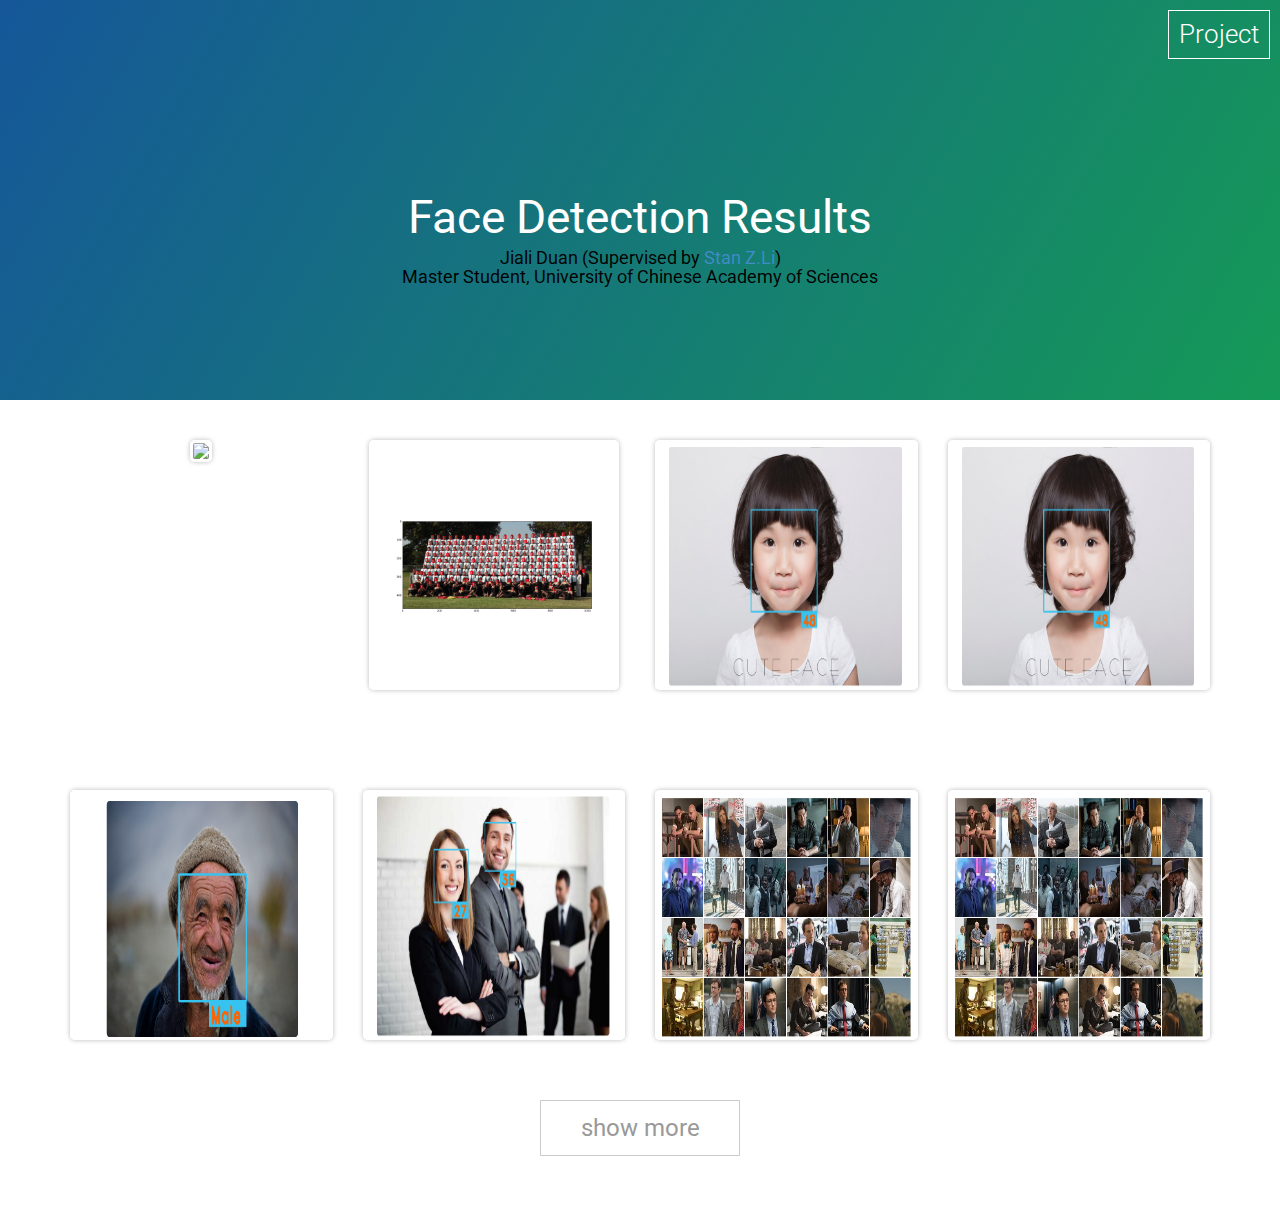
==== face_detect.html @ d524e07b "face" ====
<!DOCTYPE html>
<html>

  <head>
    <meta charset='utf-8'>
    <meta http-equiv="X-UA-Compatible" content="chrome=1">
    <meta name="description" content="Duanjiali.GitHub.io : Face Detection Page">
    <link href="css/bootstrap.min.css" rel="stylesheet" media="screen">
    <link href="style.css" rel="stylesheet">
    <link href='http://fonts.googleapis.com/css?family=Roboto:400,300,500' rel='stylesheet' type='text/css'>
    <link href='stylesheets/github-light.css' rel='stylesheet' type='text/css'>
    <link href='stylesheets/sytlesheet.css' rel='stylesheet' type='text/css'>
    <script src="js/jquery-1.11.1.min.js"></script>
    <title>Face Detection</title>
  </head>

  <body>

    <!-- HEADER -->
<div id="header" class="bg1">
  <div id="topnav">
    <ul>
      <li><a href="https://davidsonic.github.io/Project/">Project</a></li>
    </ul>
  </div>
  <div id="headerblob">
    <div id="headertext">
      <div id="headername">Face Detection Results</div>
      <div id="htdesc">Jiali Duan (Supervised by <a href="http://www.cbsr.ia.ac.cn/users/szli/">Stan Z.Li</a>)</div>
      <div id="htdesc">Master Student, University of Chinese Academy of Sciences</div>
    </div>
  </div>
</div>

<div class="container">

   <div class="row">
       <div class="col-md-3"> 
           <div class="pp">
                <img src="images/test_images/1_1.png" class="imgb">
           </div>
       </div>

       <div class="col-md-3"> 
           <div class="pp">
                <img src="images/test_images/1.png" class="imgb">
           </div>
       </div>

       <div class="col-md-3"> 
           <div class="pp">
              <a href="http://159.226.21.92/caffe_app/smile/">
                <img src="images/smile.png" class="imgb">
              </a>
           </div>
       </div>

       <div class="col-md-3"> 
           <div class="pp">
              <a href="http://159.226.21.92/caffe_app/smile/">
                <img src="images/smile.png" class="imgb">
              </a>
           </div>
       </div>

  </div>  
  <br><br>


     <div class="row">

       <div class="col-md-3"> 
           <div class="pp">
              <a href="http://159.226.21.92/caffe_app/gender">
                <img src="images/gender.png" class="imgb">
              </a>
           </div>
       </div>

       <div class="col-md-3"> 
           <div class="pp">
              <a href="http://159.226.21.92/caffe_app/age">
                <img src="images/age.png" class="imgb">
              </a>
           </div>
       </div>

       <div class="col-md-3"> 
           <div class="pp">
              <a href="">
                <img src="images/spider.png" class="imgb">
              </a>
           </div>
       </div>

       <div class="col-md-3"> 
           <div class="pp">
              <a href="">
                <img src="images/spider.png" class="imgb">
              </a>
           </div>
       </div>

     </div> 


     <div class="showmore" id="showmorepubs">
       show more
       </div>

    <div id="morepubs">

     <div class="row">

       <div class="col-md-4"> 
           <div class="pp">
              <a href="http://159.226.21.92/labelling/">
                <img src="images/labelling.png" class="imgb">
              </a>
           </div>
       </div>

       <div class="col-md-4"> 
           <div class="pp">
              <a href="">
                <img src="images/video_recognition.png" class="imgb">
              </a>
           </div>
       </div>

       <div class="col-md-4"> 
           <div class="pp">
              <a href="https://davidsonic.github.io/Project/face_detect.html">
                <img src="images/face-detection.png" class="imgb">
              </a>
           </div>
       </div>

     </div> 


     <div class="row">

       <div class="col-md-4"> 
           <div class="pp">
              <a href="http://159.226.21.92/porn/">
                <img src="images/porn.png" class="imgb">
              </a>
           </div>
           <div class="ppt">Porn/Non-porn Classification</div>
           <div class="ppd">Thanks to the representation ability of CNN, the accuracy of image classification task is greatly enhanced. This demo is a simulation of Yahoo porn/non-porn classification engine.</div>
       </div>

       <div class="col-md-4"> 
           <div class="pp">
              <a href="">
                <img src="images/face-antispoofing.png" class="imgb">
              </a>
           </div>
           <div class="ppt">Face Antispoofing</div>
           <div class="ppd">Face liveness detection alias antispoofing is an important application of deep learning for online registration, especially to banks, stock company etc. It mainly consists of face detection and facial landmark detection module, followed by face recognition. This is an android implementation of face-antispoofing function.</div>
       </div>

       <div class="col-md-4"> 
           <div class="pp">
              <a href="">
                <img src="images/style-transfer.png" class="imgb">
              </a>
           </div>
           <div class="ppt">Style Transfer</div>
           <div class="ppd">The paper "A Neural Algorithm of Artistic Style" has aroused great interests among young researchers and young girls alike! Recently, I have seen that a lot of applications had updated their apps with this new fucntion. So I also implemented one myself for fun!</div>
       </div>

     </div> 

    </div>
</div> 


  <!--place js at the end-->
  <script src="js/bootstrap.min.js"></script>
  <script>

  //
  var more_projects_shown = false;
$(document).ready(function() {
  $("#showmoreprojects").click(function() {
    if(!more_projects_shown) {
      $("#moreprojects").slideDown('fast', function() {
        $("#showmoreprojects").text('hide');
      });
      more_projects_shown = true;
    } else {
      $("#moreprojects").slideUp('fast', function() {
        $("#showmoreprojects").text('show more');
      });
      more_projects_shown = false;
    }
  });

  var more_pubs_shown = false;
  $("#showmorepubs").click(function() {
    if(!more_pubs_shown) {
      $("#morepubs").slideDown('fast', function() {
        $("#showmorepubs").text('hide');
      });
      more_pubs_shown = true;
    } else {
      $("#morepubs").slideUp('fast', function() {
        $("#showmorepubs").text('show more');
      });
      more_pubs_shown = false;
    }
  });

});

  //
  </script>
  </body>
</html>
---- style.css ----
html, body {
  height: 100%;
  font-family: 'Roboto', sans-serif;
  color: #444;
}
#header {
  width: 100%;
  height: 400px;
  font-weight: 300;
  color: white;
  margin-bottom: 40px;
}

.bg1 {
  padding:2rem 1rem;
  background-color:#159957;
  background-image: linear-gradient(120deg,#155799,#159957);
}
.bg2 {
  background-color: #299DB6;
}
#headerblob {
  text-align:center;
  margin-left:auto;
  margin-right:auto;
  margin-top: 165px;
}
#headertext {
  font-size: 26px;
  font-weight: 400;
}
.imgme {
  border: 3px solid white;
  /* box-shadow: #AAA 0px 0px 4px 0px; */
  float: left;
}
#headername {
  font-size: 46px;
  font-weight: 400;
  color:white;
}
#htname {
  font-size: 46px;
  font-weight: 400;
  color:black;
}
#htdesc {
  font-size: 18px;
  font-weight: 380;
  margin-top: -6px;
  color:black;
}
#htem {
  font-size: 14px;
  font-weight: 380;
  color:black;
}
@media (max-width: 768px) {
  #headerblob {
    text-align: center;
    position: absolute;
    top: 100px;
    left: 0;
    width: 100%;

  }
  .imgme {
    float: none;
  }
  #headertext {
    margin: 20px 0;
  }
  #htname {
    font-size: 28px;
  }
  #htdesc {
    font-size: 16px;
  }
}
#topnav {
  position: absolute;
  top: 0;
  right: 0;
  padding: 5px 10px 5px 10px;
  margin: 10px;
  border: 1px solid #FFF;
}
#topnav a {
  color: white;
}
#topnav a:hover {
  text-decoration: none;
}
ul {
  list-style: none;
  margin: 0;
  padding: 0;
}
li {
  display: inline;
}
#topnav ul {
  font-size: 26px;
}
.svgico {
  display: inline-block;
}
#timeline {
  font-size: 20px;
  font-weight: 300;
}
@media (min-width: 768px) {
  .timelineitem:nth-child(odd) {
    margin-left: 50%;
    border-left: 5px solid #333;
    text-align: left;
  }
  .timelineitem:nth-child(even) {
    margin-right: 50%;
    margin-left: 5px;
    border-right: 5px solid #333;
    text-align: right;
  }
  .timelineitem {
    width: 50%;
    position: relative;
    padding: 0px 10px 0px 10px;
  }
  .timelineitem:nth-child(odd):before {
   left: -8px;
  }
  .timelineitem:nth-child(even):before {
    right: -8px;
  }
}

.timelineitem:before {
  width: 11px;
  height: 11px;
  background: #333;
  content: "";
  display: block;
  position: absolute;
  top: 0;
  border-radius: 5px;
}

@media (max-width: 767px) {
  .timelineitem {
    border-left: 5px solid #333;
    text-align: left;
    margin-left: 10px;
    padding: 5px;
    position: relative;
  }
  .timelineitem:before {
    left: -8px;
  }
}

.tdate {
  font-size: 18px;
  font-weight: 400;
  margin-bottom: -5px;
  color: rgb(132,0,0);
}
.ttitle {
  font-size: 20px;
  font-weight: 400;
}
.tdesc {
  font-size: 18px;
  font-weight: 300;
}
@media (max-width: 768px) {
  .tdate {
    font-size: 16px;
  }
  .ttitle {
    font-size: 16px;
  }
  .tdesc {
    font-size: 16px;
  }
}
.thigh {
  color: #070;
}
.quote {
  color: #777;
  text-align: center;
  font-style: italic;
  font-weight: 300;
  padding: 90px 0 50px;
}
.quote blockquote {
  font-size: 28px;
}
h2 {
  text-align: center;
  font-weight: 300;
  font-size: 50px;
  padding: 30px 0px 40px;
}
#sitefooter {
  height: 300px;
  margin-top: 200px;
  background-color: #F1F3F4;
}
hr.soft {
  border: 0;
  height: 1px;
  background-image: -webkit-linear-gradient(left, rgba(0,0,0,0), rgba(0,0,0,0.75), rgba(0,0,0,0)); 
  background-image:    -moz-linear-gradient(left, rgba(0,0,0,0), rgba(0,0,0,0.75), rgba(0,0,0,0)); 
  background-image:     -ms-linear-gradient(left, rgba(0,0,0,0), rgba(0,0,0,0.75), rgba(0,0,0,0)); 
  background-image:      -o-linear-gradient(left, rgba(0,0,0,0), rgba(0,0,0,0.75), rgba(0,0,0,0)); 
  padding: 0;
  margin: 0;
}
.pubt {
  font-size: 22px;
  font-weight:400;
  color: #000;
}
@media (max-width: 768px) {
  .pubt {
    text-align: center;
    margin-top: 10px;
    margin-bottom: 10px;
  }
  .pubd {
    text-align: justify;
  }
}
.pubd {  
  font-size: 18px;
  font-weight: 300;
}
.pubimg {
  text-align: center;
}
.pubimg img {
  max-width: 100%;
}
.puba {
  font-size: 18px;
  color: #900;
}
.pubv {
  color: #090;
  font-size: 16px;
}
.publ {
  padding-top: 10px;
}
.publ li {
  border: 1px solid #CCC;
  padding: 5px;
  margin: 5px 2px;
  display: inline-block;
}
.pubwrap {
  padding-bottom: 20px;
  margin-bottom: 50px;
  border-bottom: 1px solid #DDD;
}
.pub {
}
.pp {
  text-align: center;
  margin-bottom: 60px;
}
.pp img {
  border: 3px solid #FFF;
  box-shadow: #BBB 0px 0px 5px 0px;
}
.imgb {
  max-width: 100%;
  height:250px;
  border-radius: 5px;
}
.imgsm {
  max-width: 100%;
  border-radius: 5px;
}
.ppt {
  font-size: 30px;
  font-weight: 300;
  color: #000;
  margin-top: 20px;
}
.ppd {
  font-size: 18px;
  text-align: justify;
  color: #444;
  font-weight: 300;
}
.pp blockquote {
  text-align: right;
}
#moreprojects {
  display: none;
}
#morepubs {
  display: none;
}
.showmore {
  border: 1px solid #CCC;
  padding: 10px;
  font-size: 24px;
  width: 200px;
  text-align: center;
  color: #999;
  margin: 0px auto;
  cursor: pointer;
  margin-bottom: 50px;
}
.showmore:hover {
  color: #333;
}

.miscitem {
  margin: 10px 0px 60px;
}
.miscimg img {
  height: 50px;
  float: left;
  margin-right: 10px;
  margin-top: -10px;
}
.colorrect {
  width: 50px;
  height: 50px;
  float: left;
  margin-right: 10px;
  margin-top: -10px;
  background-color: #444;
}
.miscd {
  font-size: 18px;
  font-weight: 300;
}

.umisc {
  font-size: 16px;
  font-weight: 300;
  color: #555;
}
.ctr {
  text-align: center;
  margin-bottom: 40px;
}
.hht {
  font-size: 20px;
  margin-bottom: 20px;
  font-weight: 300;
}
.ts {
  font-size: 20px;
  margin-bottom: 5px;
  font-weight: 300;
}
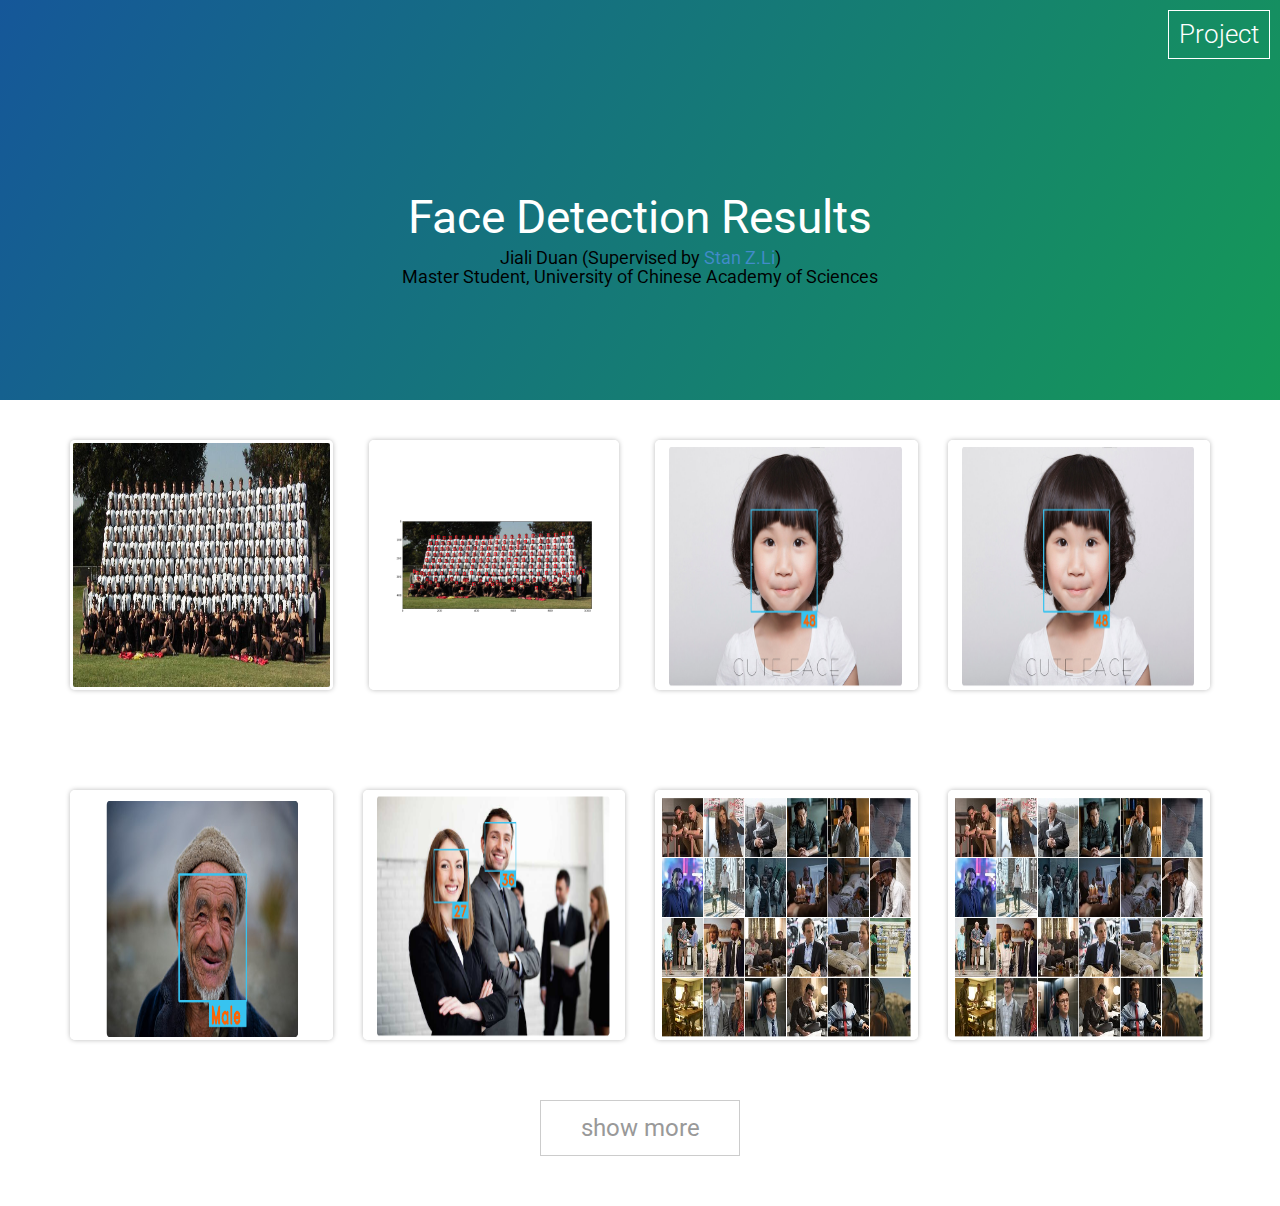
==== commit fa1b95f3: "face" ====
--- a/face_detect.html
+++ b/face_detect.html
@@ -37,7 +37,7 @@
    <div class="row">
        <div class="col-md-3"> 
            <div class="pp">
-                <img src="images/test_images/1_1.png" class="imgb">
+                <img src="images/test_images/1_1.jpg" class="imgb">
            </div>
        </div>
 
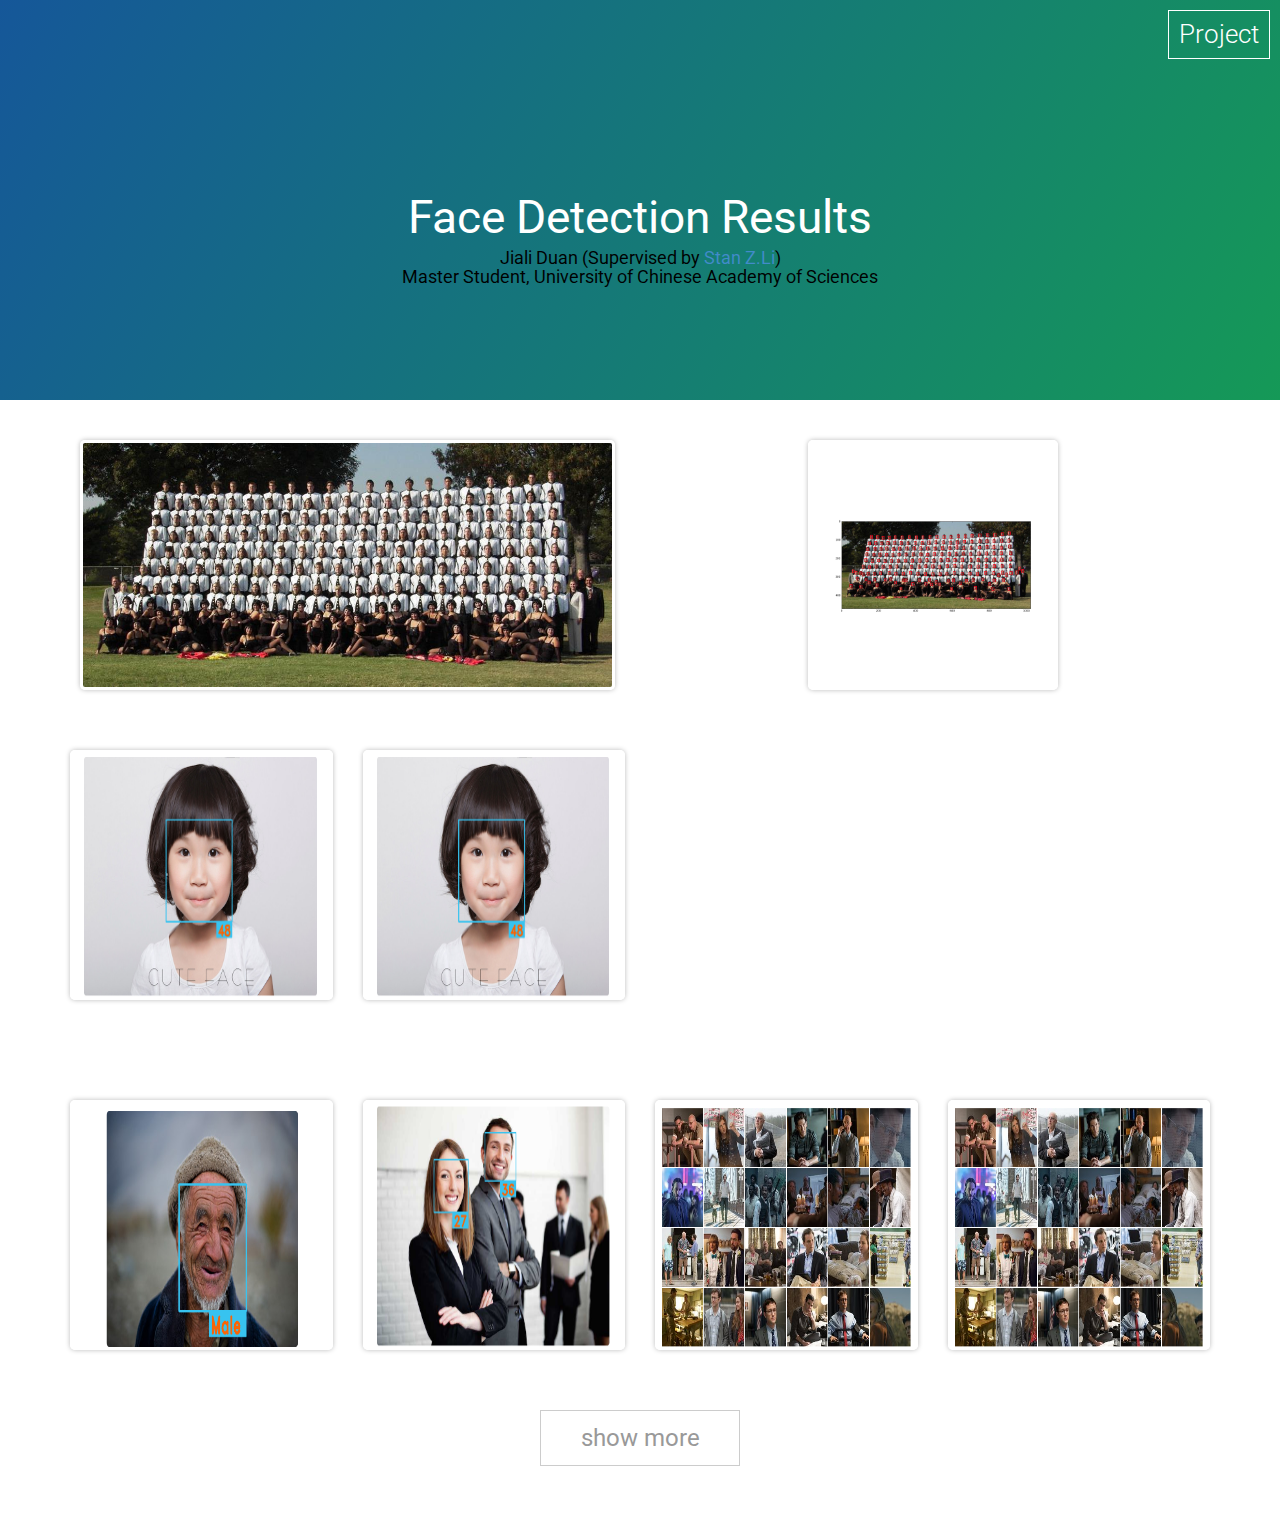
==== commit 3c700eb8: "face" ====
--- a/face_detect.html
+++ b/face_detect.html
@@ -35,13 +35,13 @@
 <div class="container">
 
    <div class="row">
-       <div class="col-md-3"> 
+       <div class="col-md-6"> 
            <div class="pp">
                 <img src="images/test_images/1_1.jpg" class="imgb">
            </div>
        </div>
 
-       <div class="col-md-3"> 
+       <div class="col-md-6"> 
            <div class="pp">
                 <img src="images/test_images/1.png" class="imgb">
            </div>
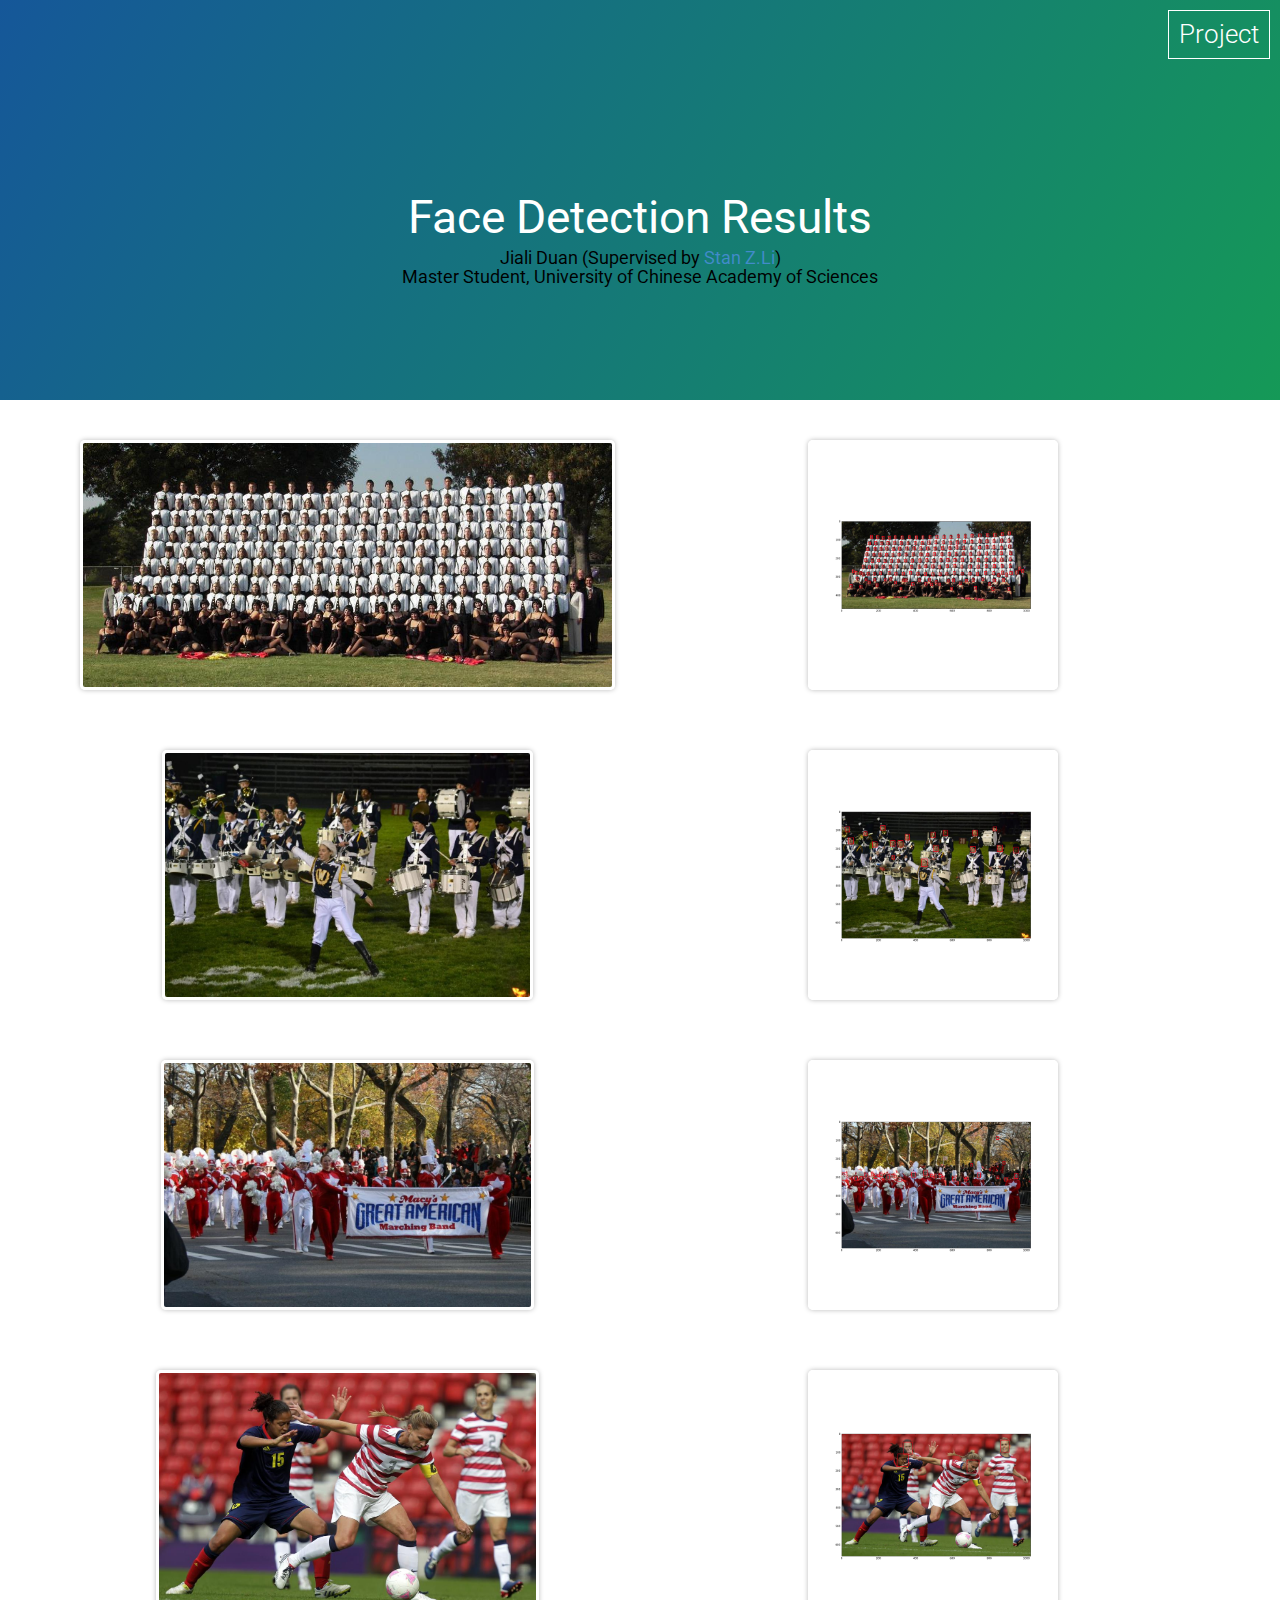
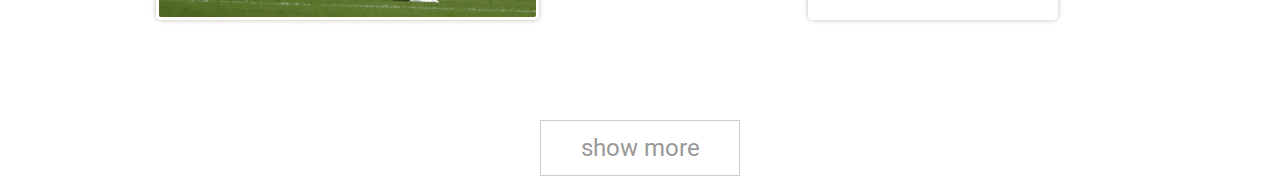
==== commit 13cd6828: "face" ====
--- a/face_detect.html
+++ b/face_detect.html
@@ -47,133 +47,64 @@
            </div>
        </div>
 
-       <div class="col-md-3"> 
+    </div>
+
+    <div class="row">
+       <div class="col-md-6"> 
            <div class="pp">
-              <a href="http://159.226.21.92/caffe_app/smile/">
-                <img src="images/smile.png" class="imgb">
-              </a>
+                <img src="images/test_images/2_2.jpg" class="imgb">
            </div>
        </div>
 
-       <div class="col-md-3"> 
+       <div class="col-md-6"> 
            <div class="pp">
-              <a href="http://159.226.21.92/caffe_app/smile/">
-                <img src="images/smile.png" class="imgb">
-              </a>
+                <img src="images/test_images/2.png" class="imgb">
            </div>
        </div>
 
-  </div>  
-  <br><br>
+    </div>
 
-
-     <div class="row">
-
-       <div class="col-md-3"> 
+    <div class="row">
+       <div class="col-md-6"> 
            <div class="pp">
-              <a href="http://159.226.21.92/caffe_app/gender">
-                <img src="images/gender.png" class="imgb">
-              </a>
+                <img src="images/test_images/3_3.jpg" class="imgb">
            </div>
        </div>
 
-       <div class="col-md-3"> 
+       <div class="col-md-6"> 
            <div class="pp">
-              <a href="http://159.226.21.92/caffe_app/age">
-                <img src="images/age.png" class="imgb">
-              </a>
+                <img src="images/test_images/3.png" class="imgb">
            </div>
        </div>
 
-       <div class="col-md-3"> 
+    </div>
+
+    <div class="row">
+       <div class="col-md-6"> 
            <div class="pp">
-              <a href="">
-                <img src="images/spider.png" class="imgb">
-              </a>
+                <img src="images/test_images/4_4.jpg" class="imgb">
            </div>
        </div>
 
-       <div class="col-md-3"> 
+       <div class="col-md-6"> 
            <div class="pp">
-              <a href="">
-                <img src="images/spider.png" class="imgb">
-              </a>
+                <img src="images/test_images/4.png" class="imgb">
            </div>
        </div>
 
-     </div> 
+    </div>
+      
 
+
+
+</div> 
+
+  <br><br>
 
      <div class="showmore" id="showmorepubs">
        show more
        </div>
 
-    <div id="morepubs">
-
-     <div class="row">
-
-       <div class="col-md-4"> 
-           <div class="pp">
-              <a href="http://159.226.21.92/labelling/">
-                <img src="images/labelling.png" class="imgb">
-              </a>
-           </div>
-       </div>
-
-       <div class="col-md-4"> 
-           <div class="pp">
-              <a href="">
-                <img src="images/video_recognition.png" class="imgb">
-              </a>
-           </div>
-       </div>
-
-       <div class="col-md-4"> 
-           <div class="pp">
-              <a href="https://davidsonic.github.io/Project/face_detect.html">
-                <img src="images/face-detection.png" class="imgb">
-              </a>
-           </div>
-       </div>
-
-     </div> 
-
-
-     <div class="row">
-
-       <div class="col-md-4"> 
-           <div class="pp">
-              <a href="http://159.226.21.92/porn/">
-                <img src="images/porn.png" class="imgb">
-              </a>
-           </div>
-           <div class="ppt">Porn/Non-porn Classification</div>
-           <div class="ppd">Thanks to the representation ability of CNN, the accuracy of image classification task is greatly enhanced. This demo is a simulation of Yahoo porn/non-porn classification engine.</div>
-       </div>
-
-       <div class="col-md-4"> 
-           <div class="pp">
-              <a href="">
-                <img src="images/face-antispoofing.png" class="imgb">
-              </a>
-           </div>
-           <div class="ppt">Face Antispoofing</div>
-           <div class="ppd">Face liveness detection alias antispoofing is an important application of deep learning for online registration, especially to banks, stock company etc. It mainly consists of face detection and facial landmark detection module, followed by face recognition. This is an android implementation of face-antispoofing function.</div>
-       </div>
-
-       <div class="col-md-4"> 
-           <div class="pp">
-              <a href="">
-                <img src="images/style-transfer.png" class="imgb">
-              </a>
-           </div>
-           <div class="ppt">Style Transfer</div>
-           <div class="ppd">The paper "A Neural Algorithm of Artistic Style" has aroused great interests among young researchers and young girls alike! Recently, I have seen that a lot of applications had updated their apps with this new fucntion. So I also implemented one myself for fun!</div>
-       </div>
-
-     </div> 
-
-    </div>
 </div> 
 
 
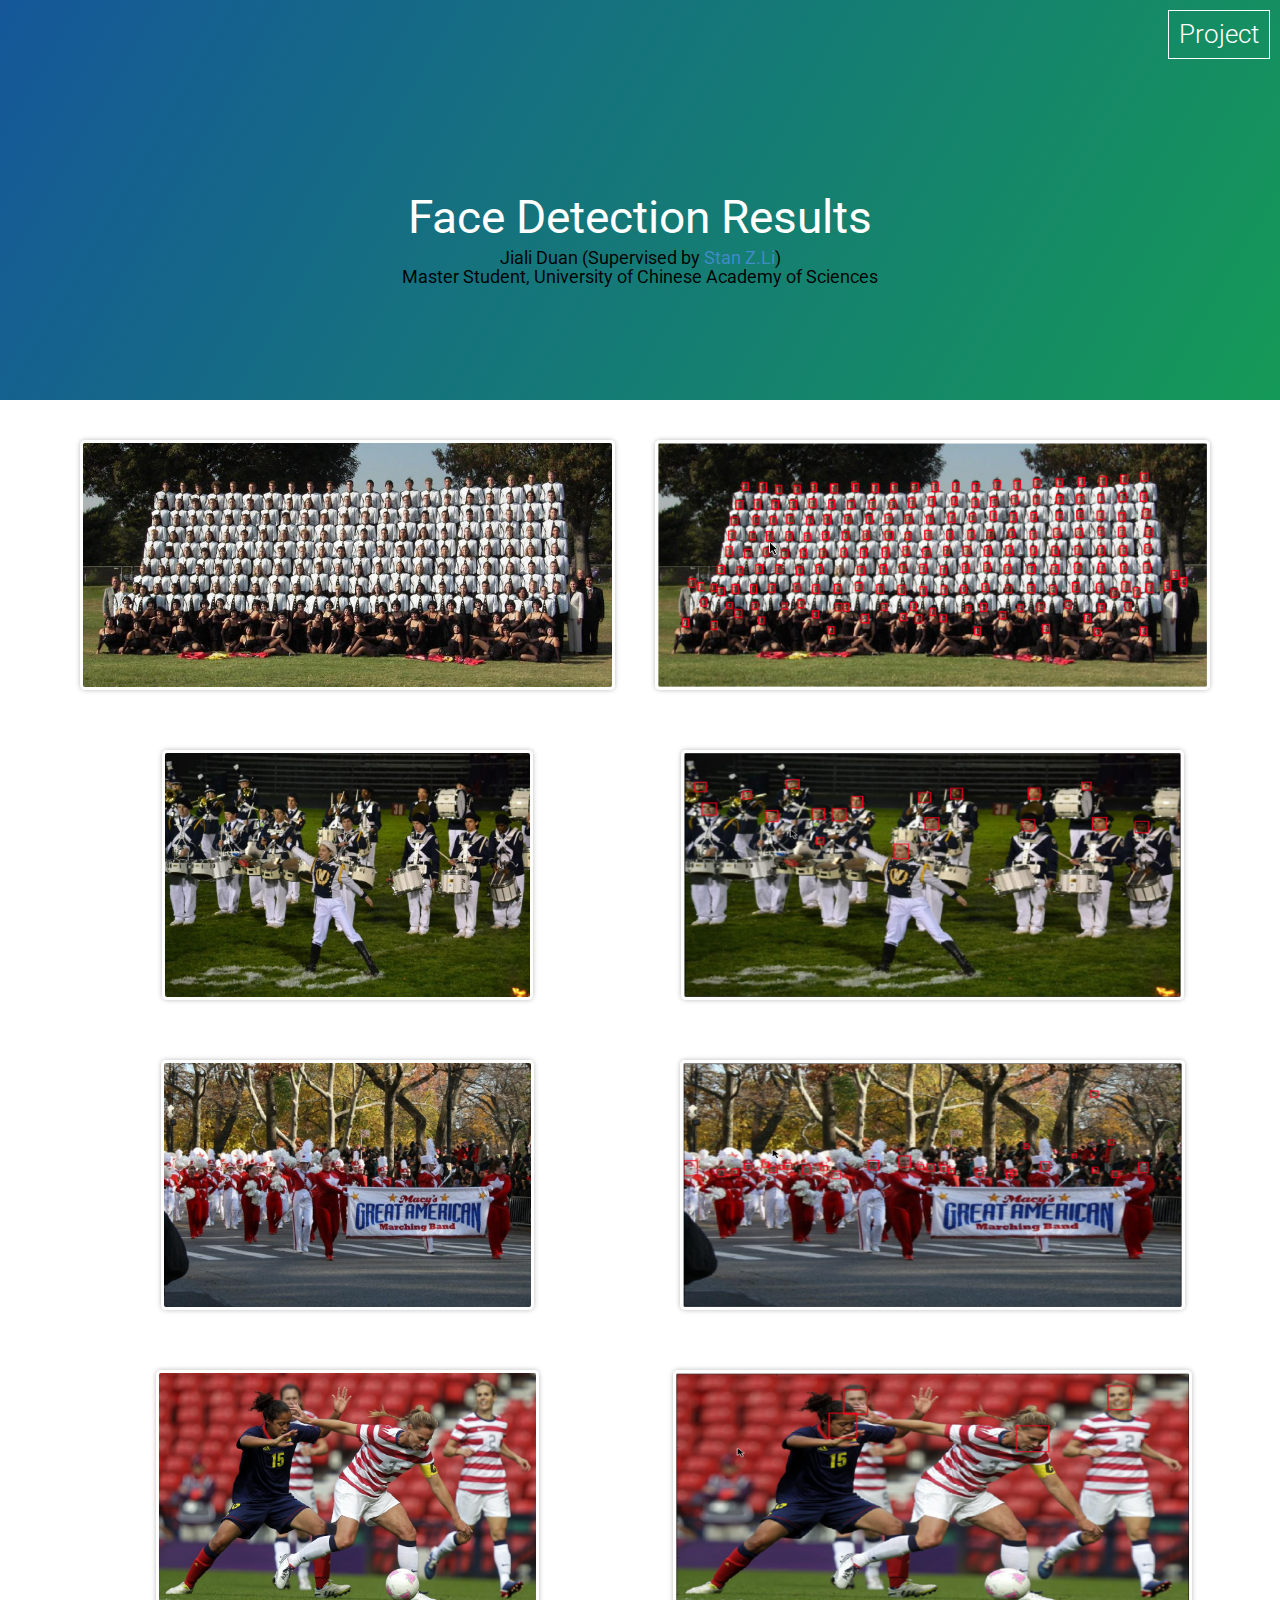
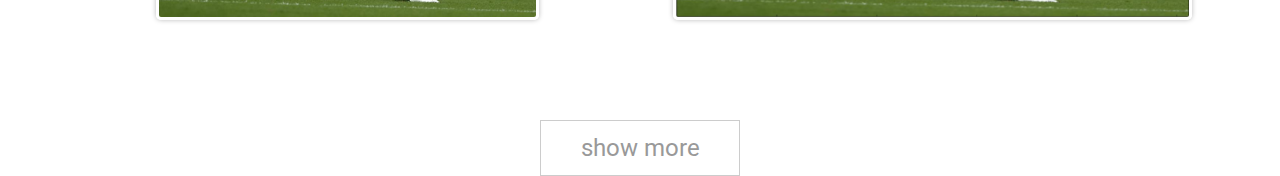
==== commit b1068c7b: "face" ====
--- a/face_detect.html
+++ b/face_detect.html
@@ -103,11 +103,29 @@
 
      <div class="showmore" id="showmorepubs">
        show more
+     </div>
+
+     <div id="morepubs">
+
+
+     <div class="row">
+       <div class="col-md-6"> 
+           <div class="pp">
+                <img src="images/test_images/6.png" class="imgb">
+           </div>
        </div>
 
-</div> 
+       <div class="col-md-6"> 
+           <div class="pp">
+                <img src="images/test_images/6_6.png" class="imgb">
+           </div>
+       </div>
+
+    </div>
 
 
+
+     </div>
   <!--place js at the end-->
   <script src="js/bootstrap.min.js"></script>
   <script>
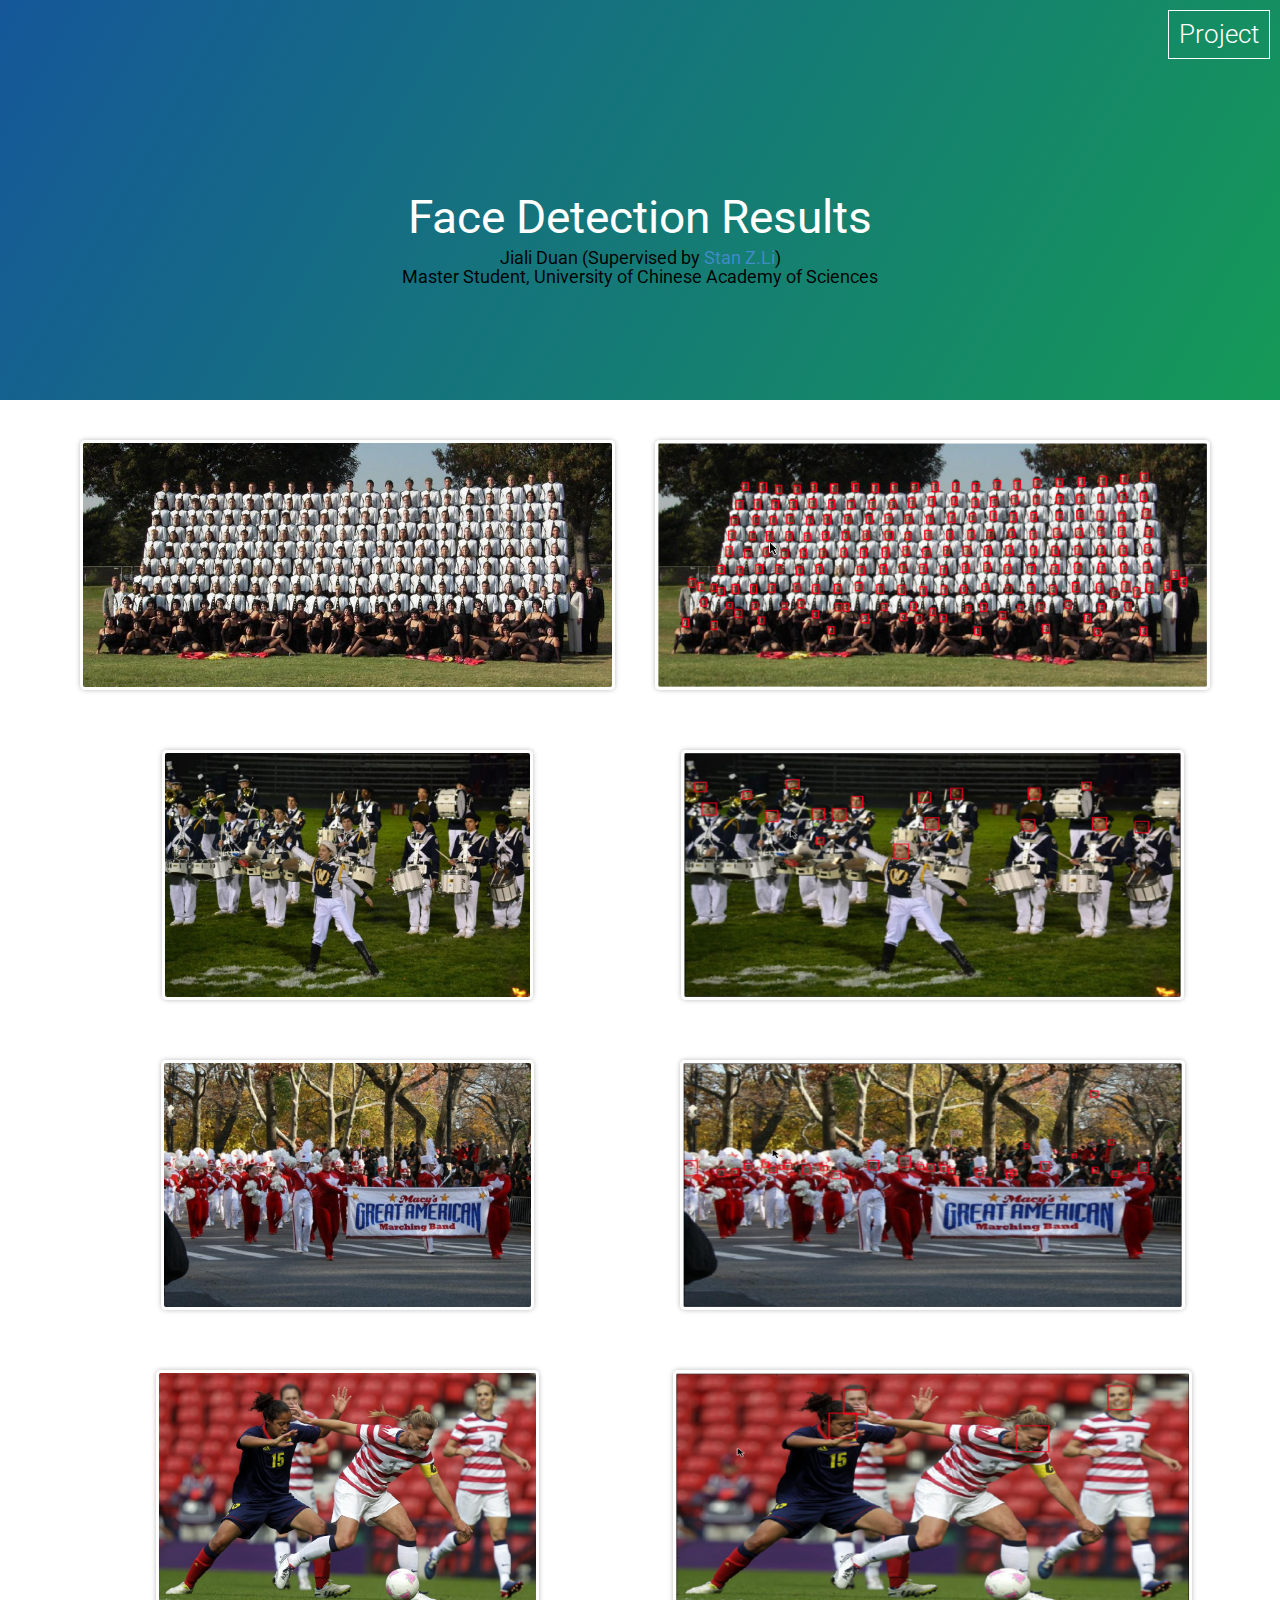
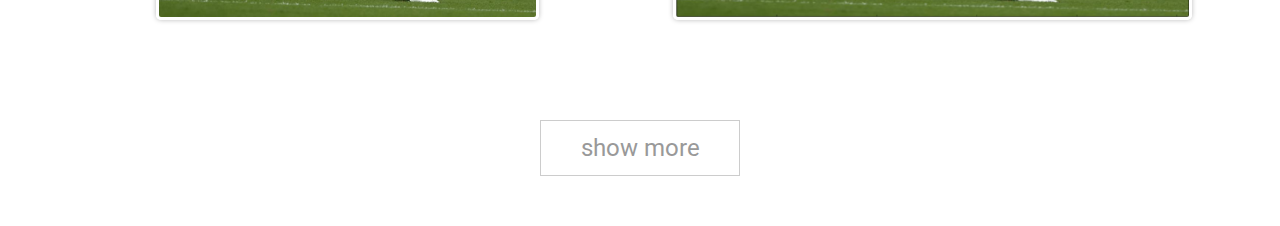
==== commit 41bd22fd: "face" ====
--- a/face_detect.html
+++ b/face_detect.html
@@ -96,9 +96,6 @@
       
 
 
-
-</div> 
-
   <br><br>
 
      <div class="showmore" id="showmorepubs">
@@ -108,24 +105,92 @@
      <div id="morepubs">
 
 
-     <div class="row">
-       <div class="col-md-6"> 
-           <div class="pp">
-                <img src="images/test_images/6.png" class="imgb">
-           </div>
-       </div>
-
-       <div class="col-md-6"> 
-           <div class="pp">
-                <img src="images/test_images/6_6.png" class="imgb">
-           </div>
-       </div>
-
-    </div>
-
-
-
-     </div>
+       <div class="row">
+         <div class="col-md-6"> 
+             <div class="pp">
+                  <img src="images/test_images/6.png" class="imgb">
+             </div>
+         </div>
+
+         <div class="col-md-6"> 
+             <div class="pp">
+                  <img src="images/test_images/6_6.png" class="imgb">
+             </div>
+         </div>
+
+      </div>
+
+
+      <div class="row">
+         <div class="col-md-6"> 
+             <div class="pp">
+                  <img src="images/test_images/7.png" class="imgb">
+             </div>
+         </div>
+
+         <div class="col-md-6"> 
+             <div class="pp">
+                  <img src="images/test_images/7_7.png" class="imgb">
+             </div>
+         </div>
+
+      </div>
+
+
+
+      <div class="row">
+         <div class="col-md-6"> 
+             <div class="pp">
+                  <img src="images/test_images/8.png" class="imgb">
+             </div>
+         </div>
+
+         <div class="col-md-6"> 
+             <div class="pp">
+                  <img src="images/test_images/8_8.png" class="imgb">
+             </div>
+         </div>
+
+      </div>
+
+
+
+      <div class="row">
+         <div class="col-md-6"> 
+             <div class="pp">
+                  <img src="images/test_images/9.png" class="imgb">
+             </div>
+         </div>
+
+         <div class="col-md-6"> 
+             <div class="pp">
+                  <img src="images/test_images/9_9.png" class="imgb">
+             </div>
+         </div>
+
+      </div>
+
+
+
+      <div class="row">
+         <div class="col-md-6"> 
+             <div class="pp">
+                  <img src="images/test_images/10.png" class="imgb">
+             </div>
+         </div>
+
+         <div class="col-md-6"> 
+             <div class="pp">
+                  <img src="images/test_images/10_10.png" class="imgb">
+             </div>
+         </div>
+
+      </div>
+
+    </div>
+    
+</div> 
+
   <!--place js at the end-->
   <script src="js/bootstrap.min.js"></script>
   <script>
